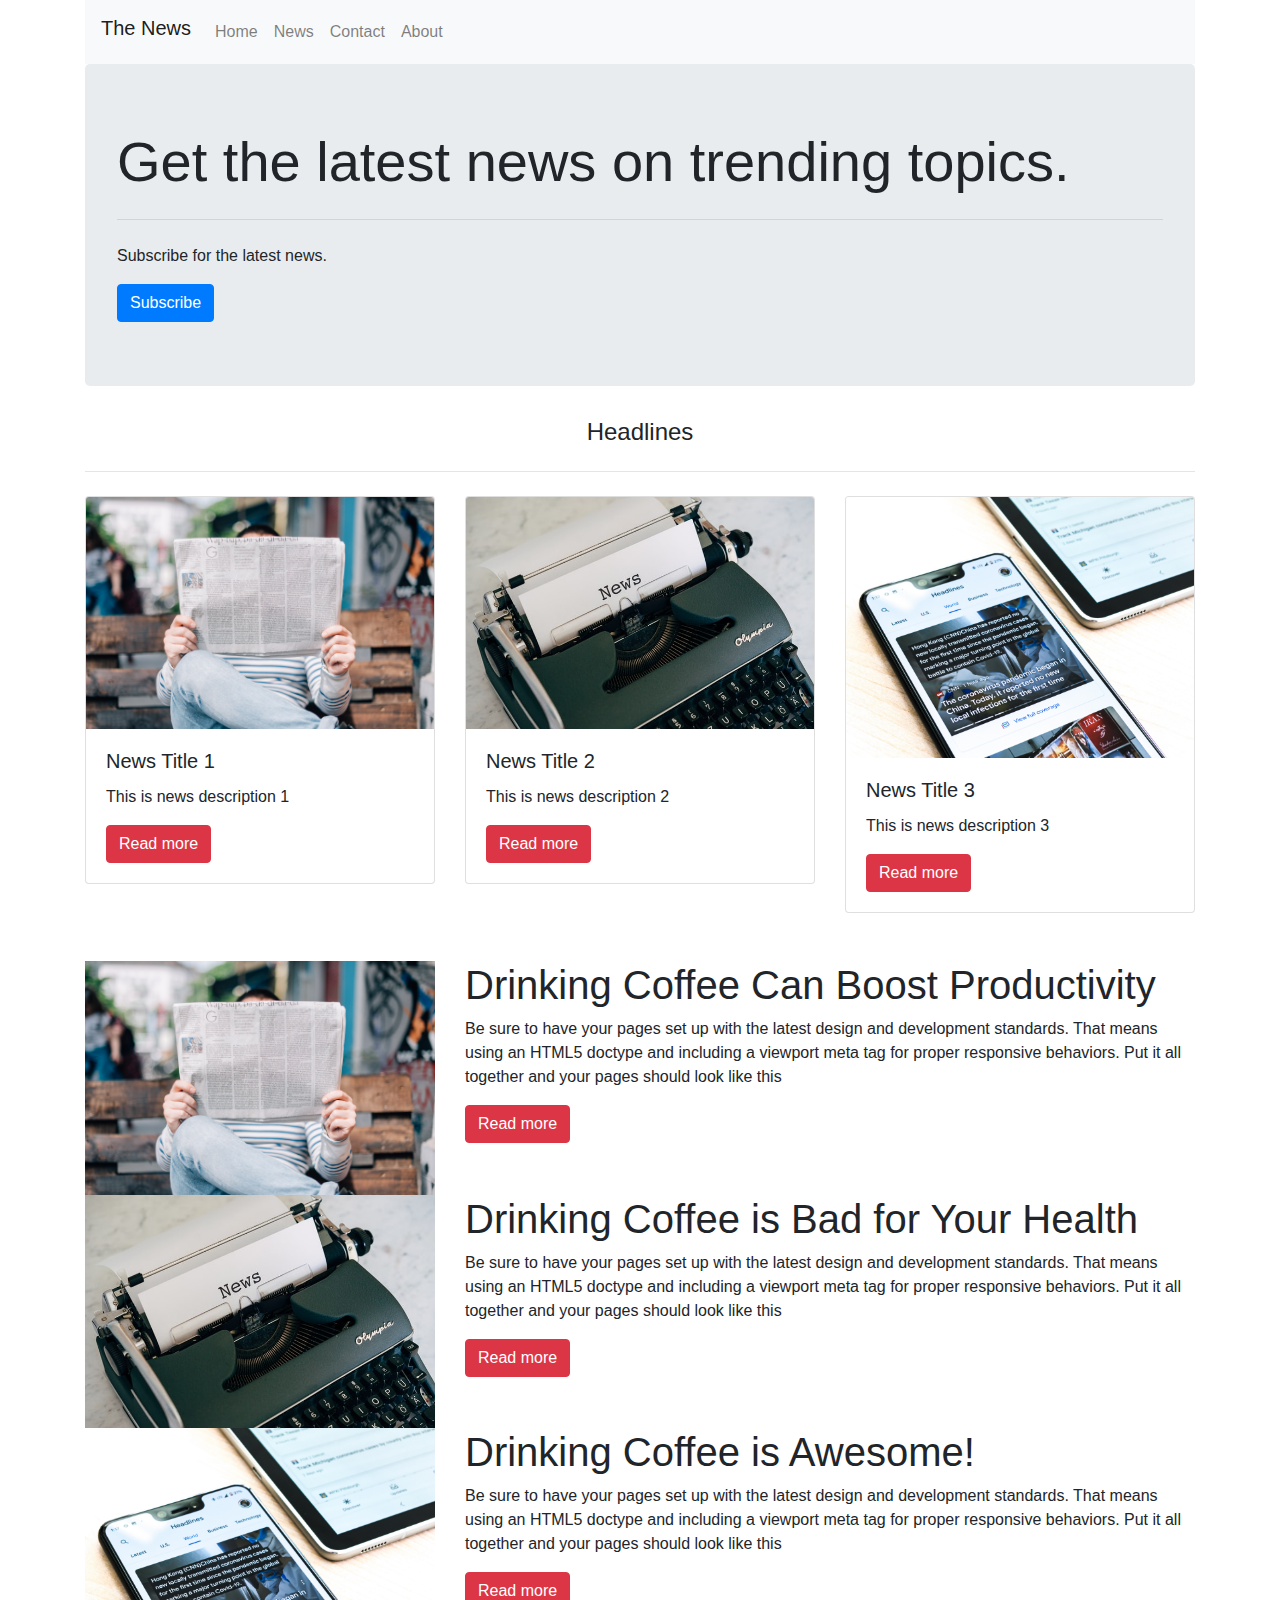
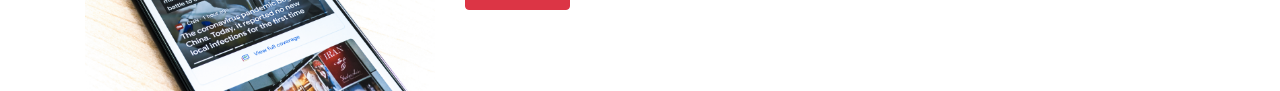
==== news-portal/index.html @ c8522099 "repo created" ====
<!DOCTYPE html>
<html>
    <head>
        <link rel="stylesheet" href="https://stackpath.bootstrapcdn.com/bootstrap/4.5.2/css/bootstrap.min.css" integrity="sha384-JcKb8q3iqJ61gNV9KGb8thSsNjpSL0n8PARn9HuZOnIxN0hoP+VmmDGMN5t9UJ0Z" crossorigin="anonymous">
        <link rel="stylesheet" type="text/css" href="style.css">
        <script src="https://code.jquery.com/jquery-3.5.1.slim.min.js" integrity="sha384-DfXdz2htPH0lsSSs5nCTpuj/zy4C+OGpamoFVy38MVBnE+IbbVYUew+OrCXaRkfj" crossorigin="anonymous"></script>
        <script src="https://cdn.jsdelivr.net/npm/popper.js@1.16.1/dist/umd/popper.min.js" integrity="sha384-9/reFTGAW83EW2RDu2S0VKaIzap3H66lZH81PoYlFhbGU+6BZp6G7niu735Sk7lN" crossorigin="anonymous"></script>
        <script src="https://stackpath.bootstrapcdn.com/bootstrap/4.5.2/js/bootstrap.min.js" integrity="sha384-B4gt1jrGC7Jh4AgTPSdUtOBvfO8shuf57BaghqFfPlYxofvL8/KUEfYiJOMMV+rV" crossorigin="anonymous"></script>
    </head>
    <body>
        <div class="container">
            <!--begin navigation menu-->
            <nav class="navbar navbar-expand-lg navbar-light bg-light">
                <a class="navbar-brand h1" href="#">The News</a>
                <button class="navbar-toggler" type="button" data-target="#newsMenu" data-toggle="collapse" aria-controls="newsmenu" aria-expanded="false" aria-label="Toggle Navigation">
                    <span class="navbar-toggler-icon"></span>
                </button>
                <div class="collapse navbar-collapse" id="newsMenu">
                    <div class="navbar-nav">
                        <a class="nav-item nav-link" href="#">Home</a>
                        <a class="nav-item nav-link" href="#">News</a>
                        <a class="nav-item nav-link" href="#">Contact</a>
                        <a class="nav-item nav-link" href="#">About</a>
                    </div>
                </div> 
            </nav>
            <!--begin jumbotron section-->
            <div class="row">
                <div class="col-md-12">
                    <div class="jumbotron">
                        <h2 class="display-4">Get the latest news on trending topics.</h2>
                        <hr class="my-4">
                        <p>Subscribe for the latest news.</p>
                        <button type="button" class="btn btn-primary">Subscribe</button>
                    </div>
                </div>
            </div>
            <!--begin page content section-->
            <div class="row">
                <!--begin headlines section-->
                <div class="col-md-12">
                    <h4 class="text-center">Headlines</h4>
                    <hr class="my-4">
                </div>
            </div>
            <!--begin cards section-->
            <div class="row">
                <!--begin card 1 section-->
                <div class="col-md-4 col-sm-6 col-s-12">
                    <div class="card">
                        <img class="card-img-top" src="image/news1.jpg" alt="">
                        <div class="card-body">
                            <h5 class="card-title">News Title 1</h5>
                            <p class="card-text">This is news description 1</p>
                            <a href="#" class="btn btn-danger">Read more</a>
                        </div>
                    </div>
                </div>
                <!--begin card 2 section-->
                <div class="col-md-4 col-sm-6 col-s-12">
                    <div class="card">
                        <img class="card-img-top" src="image/news2.jpg" alt="">
                        <div class="card-body">
                            <h5 class="card-title">News Title 2</h5>
                            <p class="card-text">This is news description 2</p>
                            <a href="#" class="btn btn-danger">Read more</a>
                        </div>
                    </div>
                </div>
                <!--begin card 3 section-->
                <div class="col-md-4 col-sm-6 col-s-12">
                    <div class="card">
                        <img class="card-img-top" src="image/news3.jpg" alt="">
                        <div class="card-body">
                            <h5 class="card-title">News Title 3</h5>
                            <p class="card-text">This is news description 3</p>
                            <a href="#" class="btn btn-danger">Read more</a>
                        </div>
                    </div>
                </div>
            </div>
            <!--begin news story previews-->
            <div class="row mt-5">
                <!--begin news preview 1-->
                <div class="col-md-4">
                    <img class="img-fluid" src="image/news1.jpg" alt="">
                </div>
                <div class="col-md-8">
                    <div class="row">
                        <div class="col-md-12">
                            <h1>Drinking Coffee Can Boost Productivity</h1>
                        </div>
                    </div>
                    <div class="row">
                        <div class="col-md-12">
                            <p>Be sure to have your pages set up with the latest design and development standards. That means using an HTML5 doctype and including a viewport meta tag for proper responsive behaviors. Put it all together and your pages should look like this</p>
                        </div>
                        
                    </div>
                    <div class="row">
                        <div class="col-md-12">
                            <button type="button" class="btn btn-danger">Read more</button>
                        </div>
                    </div>
                </div>
                <!--begin news preview 2-->
                <div class="col-md-4">
                    <img class="img-fluid" src="image/news2.jpg" alt="">
                </div>
                <div class="col-md-8">
                    <div class="row">
                        <div class="col-md-12">
                            <h1>Drinking Coffee is Bad for Your Health</h1>
                        </div>
                    </div>
                    <div class="row">
                        <div class="col-md-12">
                            <p>Be sure to have your pages set up with the latest design and development standards. That means using an HTML5 doctype and including a viewport meta tag for proper responsive behaviors. Put it all together and your pages should look like this</p>
                        </div>
                        
                    </div>
                    <div class="row">
                        <div class="col-md-12">
                            <button type="button" class="btn btn-danger">Read more</button>
                        </div>
                    </div>
                </div>
                <!--begin news preview 3-->
                <div class="col-md-4">
                    <img class="img-fluid" src="image/news3.jpg" alt="">
                </div>
                <div class="col-md-8">
                    <div class="row">
                        <div class="col-md-12">
                            <h1>Drinking Coffee is Awesome!</h1>
                        </div>
                    </div>
                    <div class="row">
                        <div class="col-md-12">
                            <p>Be sure to have your pages set up with the latest design and development standards. That means using an HTML5 doctype and including a viewport meta tag for proper responsive behaviors. Put it all together and your pages should look like this</p>
                        </div>
                        
                    </div>
                    <div class="row">
                        <div class="col-md-12">
                            <button type="button" class="btn btn-danger">Read more</button>
                        </div>
                    </div>
                </div>
            </div>
        </div>
    </body>
</html>
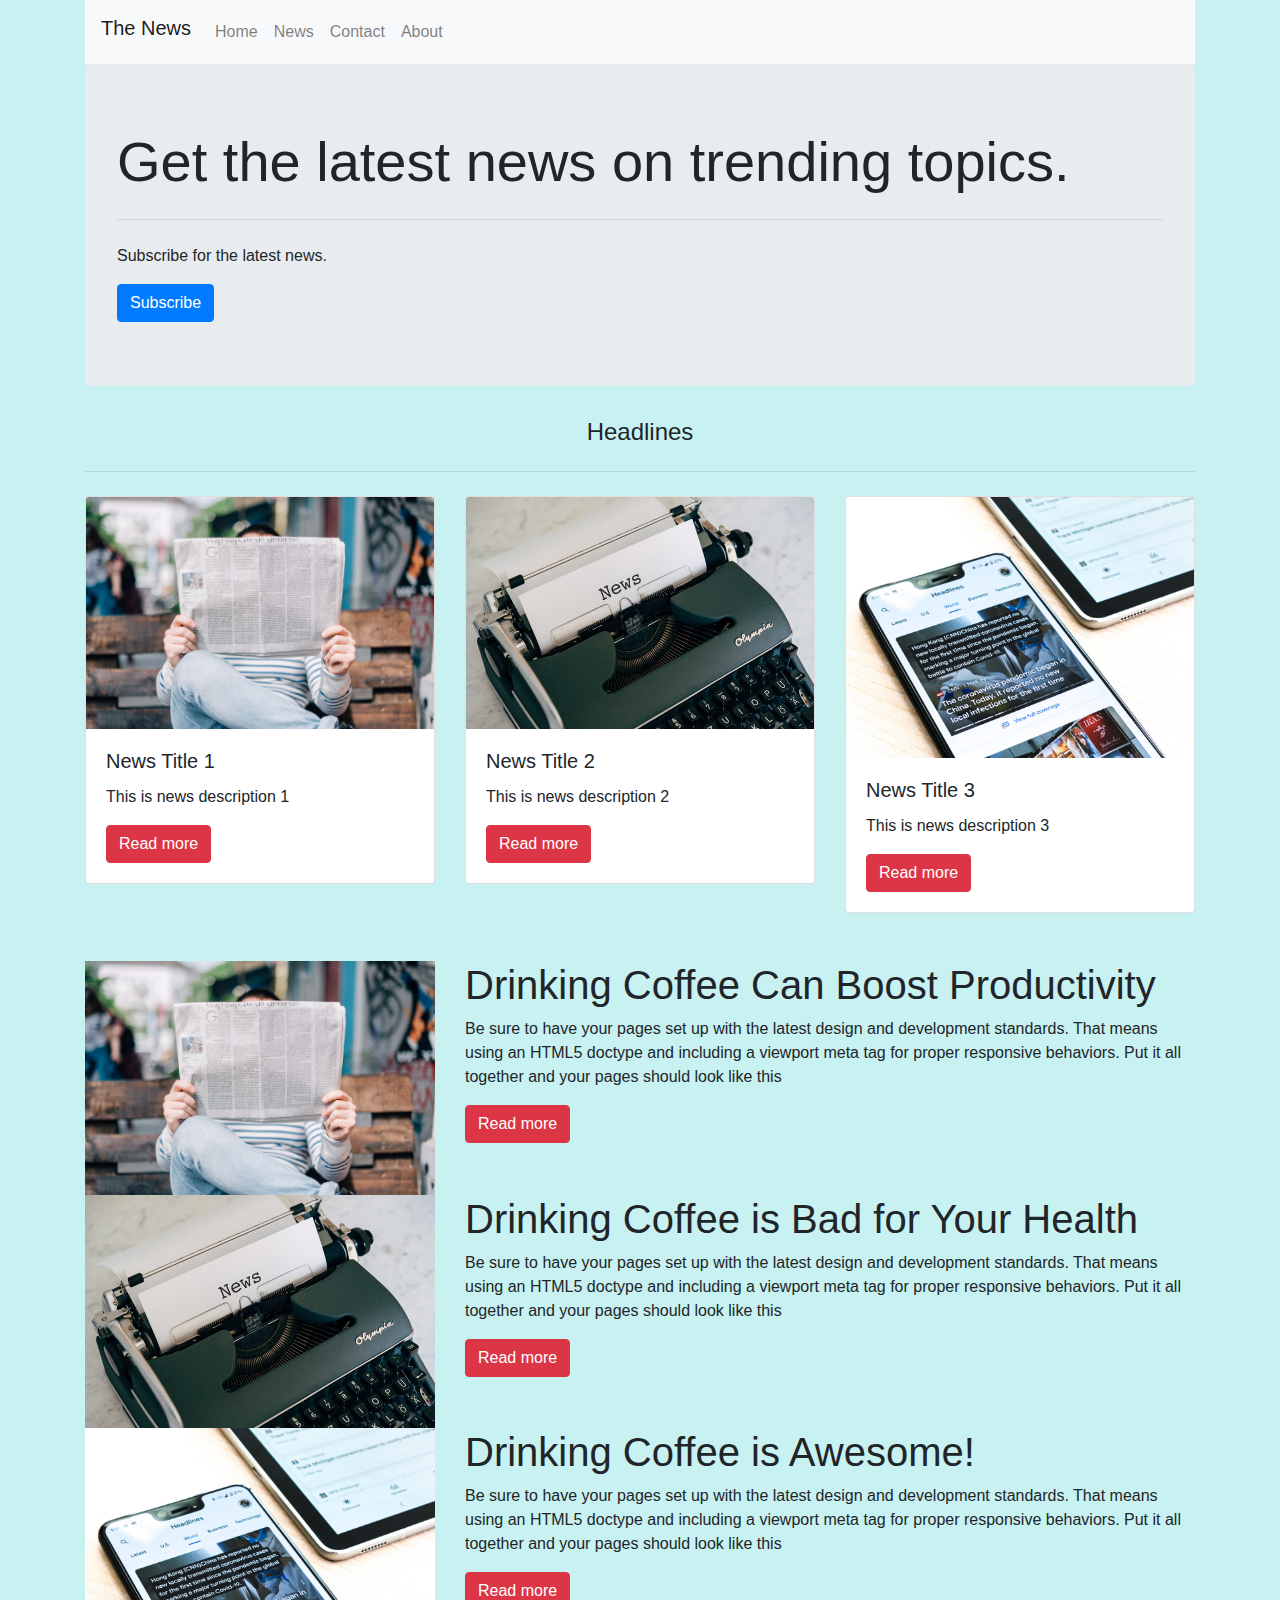
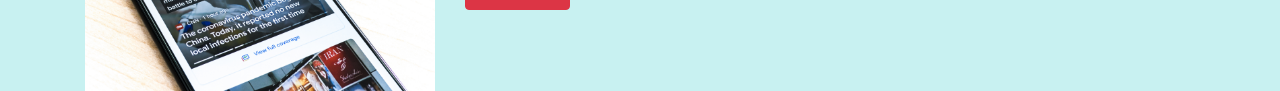
==== commit e3e3900a: "added comment" ====
--- a/news-portal/index.html
+++ b/news-portal/index.html
@@ -9,7 +9,7 @@
     </head>
     <body>
         <div class="container">
-            <!--begin navigation menu-->
+            <!--begin navigation menu adding text-->
             <nav class="navbar navbar-expand-lg navbar-light bg-light">
                 <a class="navbar-brand h1" href="#">The News</a>
                 <button class="navbar-toggler" type="button" data-target="#newsMenu" data-toggle="collapse" aria-controls="newsmenu" aria-expanded="false" aria-label="Toggle Navigation">
--- a/news-portal/style.css
+++ b/news-portal/style.css
@@ -0,0 +1,131 @@
+body{
+    background-color: rgb(200, 241, 241);
+}
+
+.main-container{
+    width: 100%
+}
+
+/*This is a comment added*/
+
+/*This is the first version*/
+
+/*This is the second version*/
+
+/*This is the third version*/
+
+.flex-menu-container{
+    width: 100%;
+    display: flex;
+    background-color: rgb(34, 34, 34);
+}
+
+.menu{
+    min-width: 200px;
+    color: white;
+    font-size: 1.2em;
+    text-align: center;
+    padding: 10px;
+    font-family: Arial, Helvetica, sans-serif;
+}
+
+.title-container{
+    display: flex;
+    flex-direction: column;
+}
+
+.image-container{
+    display: flex;
+    flex-direction: column;
+    /*position: relative;*/
+    text-align: center;
+}
+
+#banner-image{
+    width: 100%;
+    opacity: 0.8;
+}
+
+.banner-space-upper{
+    background-color: rgb(245, 193, 184);
+    /*position: absolute;*/
+    top: 30%;
+    width: 100%;
+    /*top: 20%;
+    left: 35%;*/
+    font-size: 3em;
+    font-family: Arial, Helvetica, sans-serif;
+    font-weight: 300;
+}
+
+.banner-title{
+    background-color: tomato;
+    position: absolute;
+    top: 50%;
+    width: 100%;
+    top: 20%;
+    /*left: 35%;*/
+    font-size: 3em;
+    font-family: Arial, Helvetica, sans-serif;
+    font-weight: 300;
+}
+
+.banner-subtitle{
+    background-color: violet;
+    position: absolute;
+    top: 30%;
+    width: 100%;
+    /*left: 36%;*/
+    font-size: 2em;
+    font-family: Arial, Helvetica, sans-serif;
+    font-weight: 100;
+}
+
+.banner-space-lower{
+    background-color: rgb(240, 198, 240);
+    /*position: absolute;*/
+    top: 30%;
+    width: 100%;
+    /*top: 20%;
+    left: 35%;*/
+    font-size: 3em;
+    font-family: Arial, Helvetica, sans-serif;
+    font-weight: 300;
+}
+
+.skill-container {
+    display: flex;
+    width: 100%;
+    justify-content: center;
+    height: 50px;
+    margin-top: 50px;
+    flex-direction: row;
+    margin-left: auto;
+}
+
+.skill1 {
+    display: flex;
+    width: 100%;
+    margin-top: 40px;
+    margin-bottom: 40px;
+    justify-content: center;
+}
+
+#image {
+    width: 80px;
+    margin-right: 50px;
+}
+
+#skill-text{
+    color:  rgb(34, 34, 34);
+    margin-top: 30px;
+    margin-bottom: 30px;
+    font-weight: 100;
+    font-size: 1.8em;
+    font-family: Arial, Helvetica, sans-serif;
+}
+
+p.name{
+    text-transform: uppercase;
+    font-family: Roboto-Bold;
+}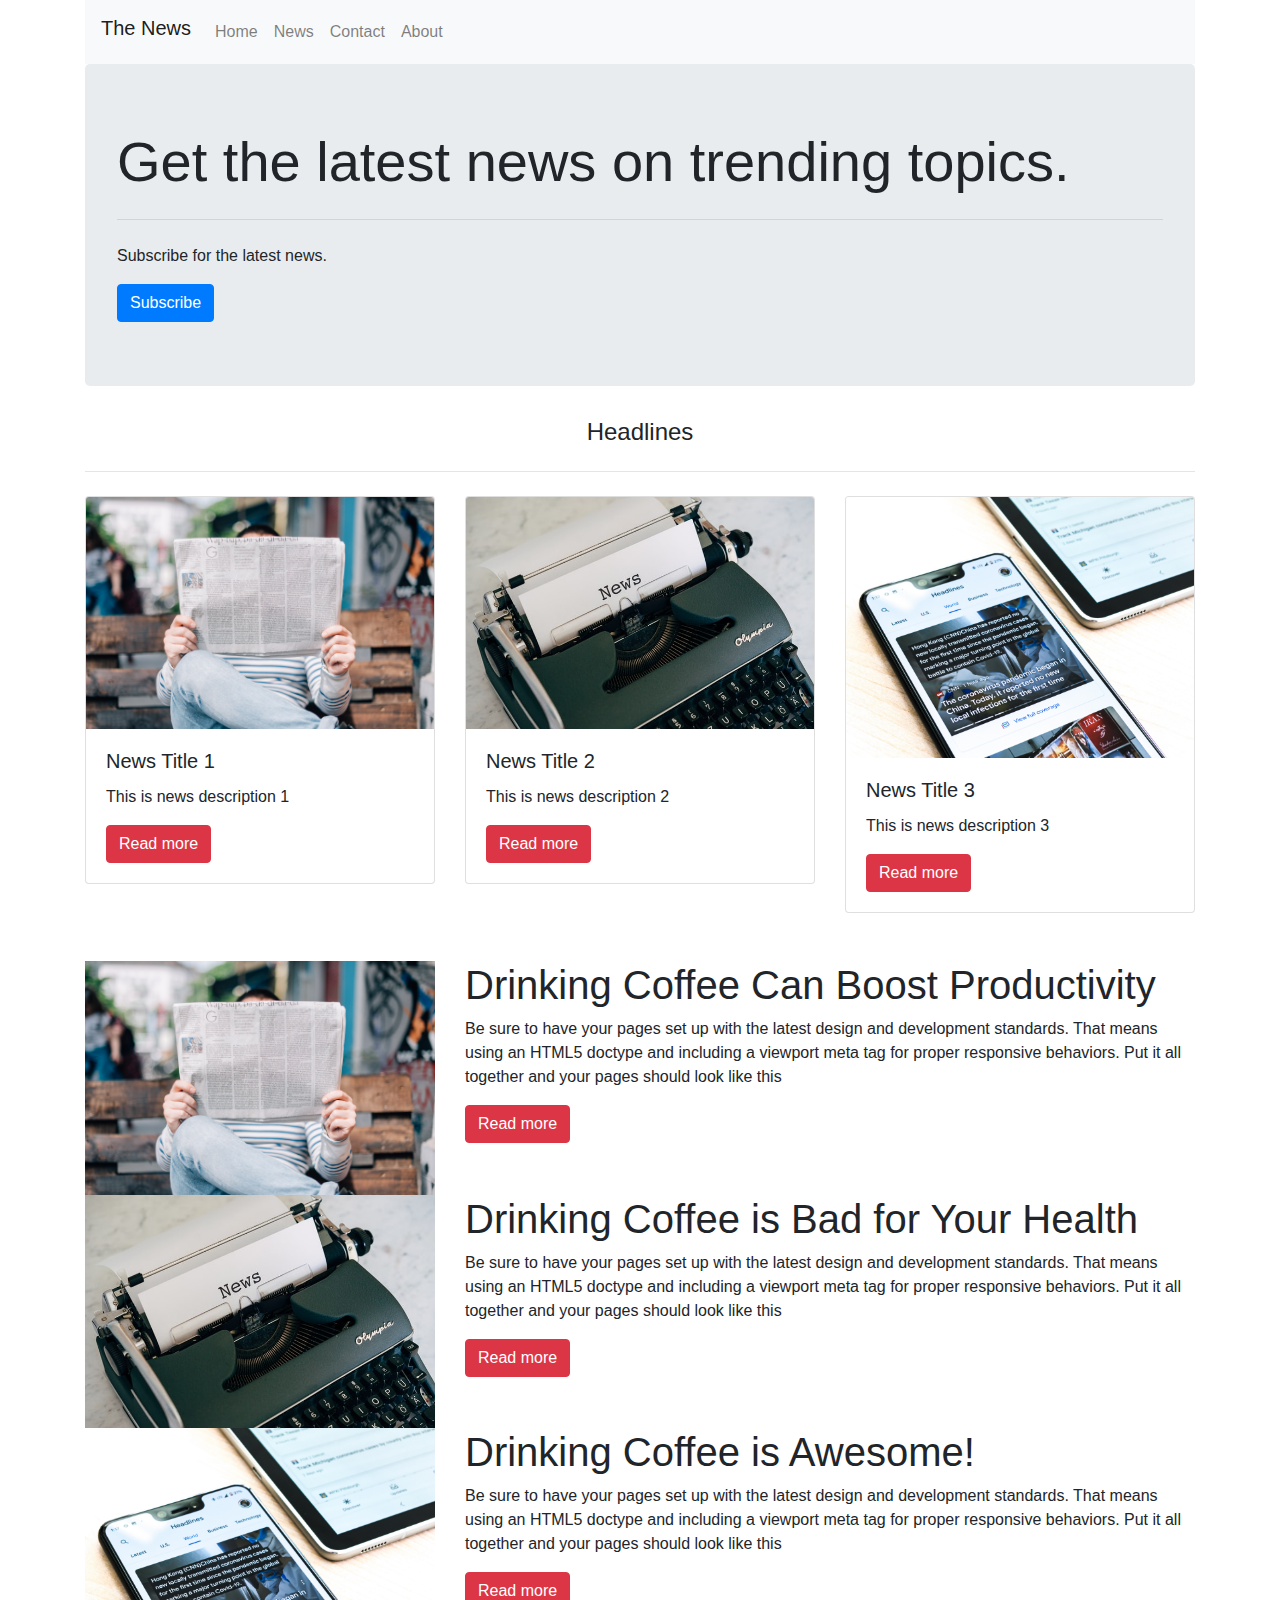
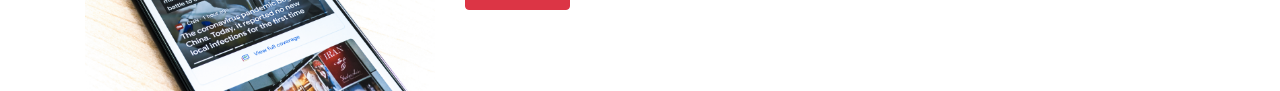
==== commit 5b670ea3: "Adding all files" ====
--- a/news-portal/index.html
+++ b/news-portal/index.html
@@ -9,7 +9,7 @@
     </head>
     <body>
         <div class="container">
-            <!--begin navigation menu adding text-->
+            <!--begin navigation menu-->
             <nav class="navbar navbar-expand-lg navbar-light bg-light">
                 <a class="navbar-brand h1" href="#">The News</a>
                 <button class="navbar-toggler" type="button" data-target="#newsMenu" data-toggle="collapse" aria-controls="newsmenu" aria-expanded="false" aria-label="Toggle Navigation">
--- a/news-portal/style.css
+++ b/news-portal/style.css
@@ -1,131 +1,151 @@
-body{
-    background-color: rgb(200, 241, 241);
+.menu-container{
+    display: flex;
+    position: relative;
+    width: 100%;
+    justify-content: flex-end;
+    background-color: black;
+    opacity: .8;
 }
 
-.main-container{
-    width: 100%
+.menu-item-1{
+    min-width: 150px;
+    padding-top: 10px;
+    padding-bottom: 10px;
+    font-family: Montserrat-Regular;
+    font-size: 1em;
+    font-weight: 200;
+    color: rgb(255, 255, 255);
+    text-shadow: black;
+    text-transform: uppercase;
 }
 
-/*This is a comment added*/
-
-/*This is the first version*/
-
-/*This is the second version*/
-
-/*This is the third version*/
-
-.flex-menu-container{
-    width: 100%;
-    display: flex;
-    background-color: rgb(34, 34, 34);
+.menu-item-2{
+    min-width: 150px;
+    margin: 10px;
+    font-family: Montserrat-Regular;
+    font-size: 1em;
+    font-weight: 200;
+    color: rgb(255, 255, 255);
+    text-shadow: black;
+    text-transform: uppercase;
 }
-
-.menu{
-    min-width: 200px;
-    color: white;
-    font-size: 1.2em;
-    text-align: center;
-    padding: 10px;
-    font-family: Arial, Helvetica, sans-serif;
+.menu-item-3{
+    min-width: 150px;
+    margin: 10px;
+    font-family: Montserrat-Regular;
+    font-size: 1em;
+    font-weight: 200;
+    color: rgb(255, 255, 255);
+    text-shadow: black;
+    text-transform: uppercase;
 }
-
 .title-container{
     display: flex;
     flex-direction: column;
+    /*background-color: red;*/
+    background: url(image/IMG_2649.jpeg);
+    background-size: 100%;
+    background-repeat: no-repeat;
+    background-attachment: fixed;
+    background-color:rgba(175, 252, 248, 0.692);
+    min-height: max-content;
+    max-width: 100%;
+}
+.title-top-space{
+    min-height: 150px;
+    background-color: transparent;
+    flex-grow: 1;
 }
 
-.image-container{
-    display: flex;
-    flex-direction: column;
-    /*position: relative;*/
+.title-header{
+    width: 100%;
+    min-height: 30px;
+    /*background-color: violet;
+    opacity: .5;*/
     text-align: center;
+    align-items: baseline;
+    font-family: Montserrat-Bold;
+    font-size: 2.5em;
+    font-weight: 300;
+    color: rgb(24,24,24);
+    text-shadow: black;
+    text-transform: uppercase;
 }
 
-#banner-image{
+.title-subheader{
     width: 100%;
-    opacity: 0.8;
+    min-height: 30px;
+    /*background-color: yellow;
+    opacity: .5;*/
+    text-align: center;
+    align-items: baseline;
+    font-family: Montserrat-Regular;
+    font-size: 2em;
+    font-weight: 200;
+    color: rgb(24,24,24);
+    text-shadow: black;
+    text-transform: uppercase;
 }
 
-.banner-space-upper{
-    background-color: rgb(245, 193, 184);
-    /*position: absolute;*/
-    top: 30%;
-    width: 100%;
-    /*top: 20%;
-    left: 35%;*/
-    font-size: 3em;
-    font-family: Arial, Helvetica, sans-serif;
-    font-weight: 300;
+.title-bottom-space{
+    height: 150px;
+    /*background-color: seagreen;
+    opacity: .1;*/
+    flex-grow: 1;
 }
 
-.banner-title{
-    background-color: tomato;
-    position: absolute;
-    top: 50%;
+.skills-title{
+    display: flex;
     width: 100%;
-    top: 20%;
-    /*left: 35%;*/
-    font-size: 3em;
-    font-family: Arial, Helvetica, sans-serif;
+    padding-top: 10px;
+    padding-bottom: 10px;
+    justify-content: center;
+    font-family: Montserrat-Bold;
+    font-size: 2em;
     font-weight: 300;
+    background-color: rgb(24,24,24);
+    opacity: .8;
+    color: rgb(255, 255, 255);
+
 }
 
-.banner-subtitle{
-    background-color: violet;
-    position: absolute;
-    top: 30%;
-    width: 100%;
-    /*left: 36%;*/
-    font-size: 2em;
-    font-family: Arial, Helvetica, sans-serif;
-    font-weight: 100;
+.skills-container{
+    display: flex;
+    justify-content: center;
+    align-content: center;
+    flex-direction: row;
+    flex-wrap: wrap;
+    margin-left: auto;
+    margin-top: 50px;
 }
 
-.banner-space-lower{
-    background-color: rgb(240, 198, 240);
-    /*position: absolute;*/
-    top: 30%;
-    width: 100%;
-    /*top: 20%;
-    left: 35%;*/
-    font-size: 3em;
-    font-family: Arial, Helvetica, sans-serif;
-    font-weight: 300;
+.skill-item{
+    display: flex;
+    min-width: 250px;
 }
 
-.skill-container {
-    display: flex;
-    width: 100%;
-    justify-content: center;
-    height: 50px;
-    margin-top: 50px;
-    flex-direction: row;
-    margin-left: auto;
+.skill-icon{
+    min-width: 80px;
 }
 
-.skill1 {
-    display: flex;
-    width: 100%;
-    margin-top: 40px;
-    margin-bottom: 40px;
+#skill-image{
+    width: 80px;
+    height: 80px;
     justify-content: center;
 }
 
-#image {
-    width: 80px;
-    margin-right: 50px;
+.skill-img{
+    
 }
 
-#skill-text{
-    color:  rgb(34, 34, 34);
+.skill-name{
+    min-width: 100px;
+    margin-left: 10px;
     margin-top: 30px;
-    margin-bottom: 30px;
-    font-weight: 100;
-    font-size: 1.8em;
-    font-family: Arial, Helvetica, sans-serif;
-}
-
-p.name{
-    text-transform: uppercase;
-    font-family: Roboto-Bold;
+    align-items: center;
+    font-family: Montserrat-Medium;
+    font-size: 1.2em;
+    font-weight: 300;
+    color: rgb(24,24,24);
+    /*background-color: cornflowerblue;*/
 }